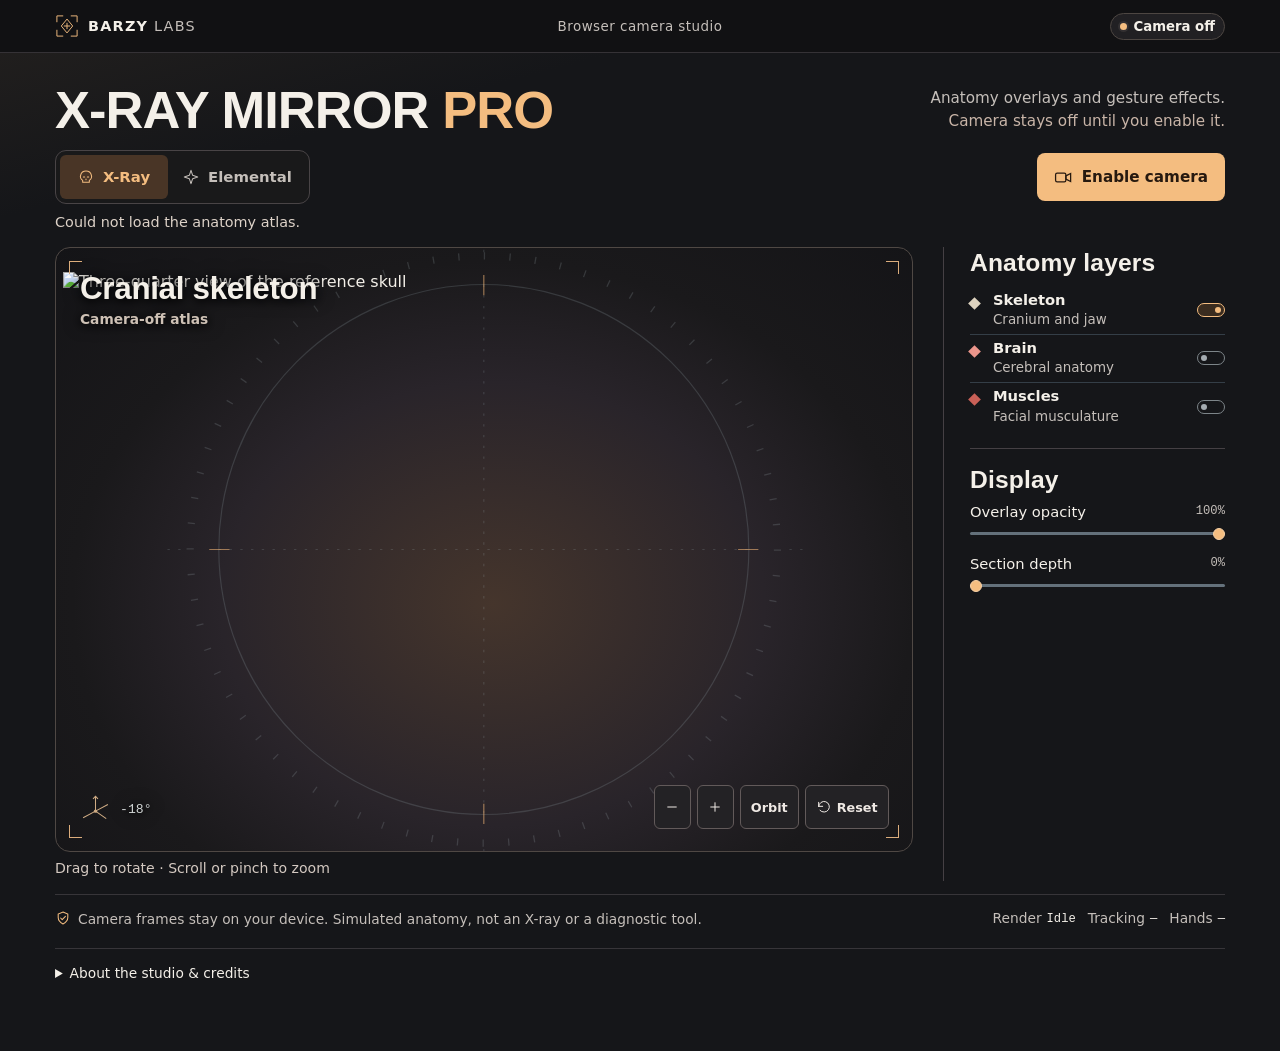
==== index.html @ 2d079d17 "Add the reviewed static studio" ====
<!doctype html>
<html lang="en">
<head>
  <meta charset="utf-8">
  <meta name="viewport" content="width=device-width, initial-scale=1, viewport-fit=cover">
  <meta name="theme-color" content="#101213">
  <meta name="robots" content="noindex, nofollow">
  <meta name="description" content="Explore a 3D anatomy atlas or conduct five elemental effects with your hands and face, in one private camera session.">
  <title>X-RAY MIRROR PRO · Barzy Labs</title>
  <link rel="stylesheet" href="./style.css">
</head>
<body>
  <header class="masthead">
    <div class="brand">
      <svg width="38" height="38" viewBox="0 0 38 38" fill="none" aria-hidden="true"><path d="M13 3H3v10m22-10h10v10M3 25v10h10m22-10v10H25" stroke="currentColor" stroke-width="1.5"/><path d="m19 8 9 11-9 11-9-11 9-11Z" stroke="currentColor" stroke-width="1.5"/><path d="M19 14v10m-5-5h10" stroke="currentColor" stroke-width="1.5"/></svg>
      <span>BARZY<span class="brand-labs"> LABS</span></span>
    </div>
    <p class="mast-caption">Browser camera studio</p>
    <div class="mode"><span class="mode-dot" aria-hidden="true"></span><span id="mode">Camera off</span></div>
  </header>

  <main>
    <div class="title-row">
      <h1>X-RAY MIRROR <span>PRO</span></h1>
      <p>Anatomy overlays and gesture effects. <span>Camera stays off until you enable it.</span></p>
    </div>
    <div class="session-bar">
      <div class="modes" role="group" aria-label="Mirror mode">
        <button type="button" id="atlas-mode" aria-pressed="true"><svg viewBox="0 0 24 24" aria-hidden="true"><path d="M7 17c-3-2-4-5-3-8 1-4 4-6 8-6s7 2 8 6c1 3 0 6-3 8v3H7zM8 12h2m4 0h2m-4 3v1"/></svg>X-Ray</button>
        <button type="button" id="field-mode" aria-pressed="false"><svg viewBox="0 0 24 24" aria-hidden="true"><path d="m12 2 2.5 7.5L22 12l-7.5 2.5L12 22l-2.5-7.5L2 12l7.5-2.5z"/></svg>Elemental</button>
      </div>
      <div class="camera-actions">
        <button id="camera" class="camera-button" type="button"><svg width="19" height="19" viewBox="0 0 24 24" fill="none" aria-hidden="true"><rect x="2" y="6.5" width="13" height="11" rx="2" stroke="currentColor" stroke-width="1.6"/><path d="m15 10 6-3v10l-6-3z" stroke="currentColor" stroke-width="1.6"/></svg><span id="camera-label">Enable camera</span></button>
        <button id="stop" class="camera-button" type="button" hidden>Stop camera</button>
      </div>
    </div>
    <div class="session-status"><span id="status" role="status">Preview ready. No camera access needed.</span><details id="recovery" hidden><summary>Camera help</summary><p>Open this page directly in Safari or Chrome. In your browser’s website settings, set Camera to Allow. Close any other app using the camera, return here, and tap Try camera again. An internet connection is needed to load tracking. You can keep using either demo.</p></details></div>
    <div class="workbench">
      <section class="stage" aria-labelledby="anatomy-name">
        <div class="viewport" id="viewport" tabindex="0" aria-label="Interactive anatomy viewport. Use arrow keys to rotate.">
          <video id="feed" muted playsinline aria-hidden="true"></video>
          <div class="reticle" aria-hidden="true">
            <svg viewBox="0 0 700 560" width="700" height="560" preserveAspectRatio="xMidYMid slice">
              <path d="M350 31V18m0 524v-13M96 280h-13m534 0h-13M350 58v444M128 280h444" stroke="#adc0c6" stroke-opacity=".18" stroke-dasharray="2 7"/>
              <circle cx="350" cy="280" r="222" fill="none" stroke="#adc0c6" stroke-opacity=".18"/>
              <circle cx="350" cy="280" r="246" fill="none" stroke="#adc0c6" stroke-opacity=".19" stroke-width="6" pathLength="360" stroke-dasharray=".25 4.75"/>
              <path d="M350 50v17m0 426v17M120 280h17m426 0h17" stroke="#eeb376" stroke-opacity=".6"/>
            </svg>
          </div>
          <img id="poster" src="./atlas/poster.png" alt="Three-quarter view of the reference skull" width="512" height="512">
          <canvas id="atlas" aria-label="Three-dimensional anatomy model"></canvas>
          <canvas id="field" aria-hidden="true" hidden></canvas>
          <div class="view-label"><h2 id="anatomy-name">Cranial skeleton</h2><span class="view-kicker" id="kicker">Camera-off atlas</span></div>
          <div class="viewport-corners" aria-hidden="true"><i></i><i></i><i></i><i></i></div>
          <div id="atlas-tools" class="viewport-controls">
            <button id="zoom-out" class="small-button icon-button" type="button" aria-label="Zoom out" title="Zoom out"><svg width="16" height="16" viewBox="0 0 24 24" fill="none" aria-hidden="true"><path d="M5 12h14" stroke="currentColor" stroke-width="1.5"/></svg></button>
            <button id="zoom-in" class="small-button icon-button" type="button" aria-label="Zoom in" title="Zoom in"><svg width="16" height="16" viewBox="0 0 24 24" fill="none" aria-hidden="true"><path d="M5 12h14m-7-7v14" stroke="currentColor" stroke-width="1.5"/></svg></button>
            <button id="motion" class="small-button" type="button" aria-pressed="false">Orbit</button>
            <button id="reset" class="small-button" type="button" title="Reset the model to its original view">
              <svg width="16" height="16" viewBox="0 0 24 24" fill="none" aria-hidden="true"><path d="M4 11a8 8 0 1 1 2 6m-2-6V5m0 6h6" stroke="currentColor" stroke-width="1.5" stroke-linecap="round" stroke-linejoin="round"/></svg>Reset
            </button>
          </div>
          <div id="demo-tools" class="viewport-controls" hidden><button type="button" id="play-field" class="small-button" aria-pressed="false">Play motion</button><button type="button" id="center-field" class="small-button">Recenter</button></div>
          <div id="orientation" class="orientation" aria-hidden="true">
            <svg width="33" height="33" viewBox="0 0 40 40" fill="none"><path d="M20 4v18m0 0 15-8m-15 8 13 9m-13-9-15 8" stroke="currentColor" stroke-width="1.25"/><circle cx="20" cy="22" r="2" fill="currentColor"/><path d="m17 7 3-3 3 3" stroke="currentColor" stroke-width="1.25"/></svg>
            <span id="angle">¾ view</span>
          </div>
        </div>
        <p class="instructions" id="instructions">Drag to orbit. Scroll or pinch to zoom.</p>
      </section>
      <aside class="inspector" aria-label="Mirror controls">
        <section id="field-panel" hidden aria-labelledby="gesture-title">
          <div class="index-header"><h2 id="gesture-title">Gesture guide</h2><span id="guide-mode">Demo</span></div>
          <p id="guide-copy" class="guide-copy">Choose an effect to preview the gesture.</p>
          <div class="gestures" id="gesture-list" role="group" aria-label="Demo gesture"><button class="gesture plasma" id="fx-plasma" type="button" aria-pressed="true"><svg viewBox="0 0 36 36" aria-hidden="true"><path d="M18 5v4m0 18v4M5 18h4m18 0h4M9 9l3 3m12 12 3 3M27 9l-3 3M12 24l-3 3M25 18a7 7 0 1 1-14 0 7 7 0 0 1 14 0Z"/></svg><span><strong>Solar bloom</strong><small>Open palm</small></span><i aria-hidden="true"></i></button>
<button class="gesture prism" id="fx-prism" type="button" aria-pressed="false"><svg viewBox="0 0 36 36" aria-hidden="true"><path d="m18 3 11 16-11 14L7 19 18 3Zm0 0 4 16-4 14-4-14 4-16ZM7 19h22"/></svg><span><strong>Glacier crown</strong><small>Closed fist</small></span><i aria-hidden="true"></i></button>
<button class="gesture tide" id="fx-tide" type="button" aria-pressed="false"><svg viewBox="0 0 36 36" aria-hidden="true"><path d="M3 13c8-13 14 13 30 0M3 19c8-13 14 13 30 0M3 25c8-13 14 13 30 0"/></svg><span><strong>Tidal silk</strong><small>Thumb–index pinch</small></span><i aria-hidden="true"></i></button>
<button class="gesture arc" id="fx-arc" type="button" aria-pressed="false"><svg viewBox="0 0 36 36" aria-hidden="true"><path d="m4 25 8-12 1 8 7-13 1 12 11-11M4 27l6-2m18-15 4-1"/></svg><span><strong>Arc bridge</strong><small>Two open palms</small></span><i aria-hidden="true"></i></button>
<button class="gesture nova" id="fx-nova" type="button" aria-pressed="false"><svg viewBox="0 0 36 36" aria-hidden="true"><path d="m4 25 13-9m-9 14 12-10m-7 11 10-9m-1-17 2 6 7 2-7 3-2 6-2-6-6-3 6-2z"/></svg><span><strong>Stellar breath</strong><small>Open mouth</small></span><i aria-hidden="true"></i></button>
</div>
        </section>
        <section id="fit" hidden aria-label="Camera overlay fit">
          <h2>Mirror fit</h2>
          <div class="adjustment"><div class="range-label"><label for="fit-size">Head size</label><output id="fit-size-val" for="fit-size">100%</output></div><input type="range" id="fit-size" min="75" max="135" value="100"></div>
          <div class="adjustment"><div class="range-label"><label for="fit-height">Vertical offset</label><output id="fit-height-val" for="fit-height">0%</output></div><input type="range" id="fit-height" min="-18" max="18" value="0"></div>
        </section>
        <section id="layers-panel" class="layer-section" aria-labelledby="layer-heading">
          <h2 id="layer-heading">Anatomy layers</h2>
          <div class="layer-group" role="group" aria-label="Visible anatomy layers">
            <button id="bone" class="layer-button bone" type="button" aria-pressed="true"><span class="layer-sample"></span><span><strong>Skeleton</strong><small>Cranium and jaw</small></span><span aria-hidden="true" class="switch"></span></button>
            <button id="brain" class="layer-button brain" type="button" aria-pressed="false"><span class="layer-sample"></span><span><strong>Brain</strong><small>Cerebral anatomy</small></span><span aria-hidden="true" class="switch"></span></button>
            <button id="muscle" class="layer-button muscle" type="button" aria-pressed="false"><span class="layer-sample"></span><span><strong>Muscles</strong><small>Facial musculature</small></span><span aria-hidden="true" class="switch"></span></button>
          </div>
        </section>

        <section id="display-panel" class="adjust-section" aria-labelledby="adjust-heading">
          <h2 id="adjust-heading">Display</h2>
          <div class="adjustment">
            <div class="range-label"><label for="opacity">Overlay opacity</label><output id="opacity-value" for="opacity">100%</output></div>
            <input type="range" id="opacity" min="0" max="100" value="100">
          </div>
          <div class="adjustment">
            <div class="range-label"><label for="cut">Section depth</label><output id="cut-value" for="cut">0%</output></div>
            <input type="range" id="cut" min="0" max="100" value="0">
          </div>
        </section>
      </aside>
    </div>

    <footer class="footer">
      <p><svg width="16" height="16" viewBox="0 0 20 20" fill="none" aria-hidden="true"><path d="M10 2.5 16 5v4.5c0 3.6-2.5 6.2-6 8-3.5-1.8-6-4.4-6-8V5l6-2.5Z" stroke="currentColor" stroke-width="1.3"/><path d="m7 10 2 2 4-4" stroke="currentColor" stroke-width="1.3" stroke-linecap="round" stroke-linejoin="round"/></svg> Camera frames stay on your device. Simulated anatomy, not an X-ray or a diagnostic tool.</p>
      <dl class="metrics"><div><dt>Render</dt><dd id="fps">—</dd></div><div><dt>Tracking</dt><dd id="tracking-rate">—</dd></div><div><dt>Hands</dt><dd id="hands">—</dd></div></dl>
    </footer>
    <details class="about"><summary>About the studio &amp; credits</summary>
      <p>The mirror fits a reference skull to visible facial landmarks. It cannot see through skin, measure your bones, or identify a medical condition. The hand overlay illustrates finger positions, not the shape of your bones.</p>
      <p>Elemental mode reacts to a palm, fist, pinch, paired palms or open mouth. Demo gestures use synthetic inputs. Camera mode downloads Google's tracking runtime and models. Inference runs in your browser; this app does not record or upload camera frames. Stop the camera at any time. The camera also stops when you leave the tab.</p>
      <p>Use the arrow keys in the viewport to orbit, + or − to zoom, and Home to reset. The section control removes outer anatomy progressively. In live mode, hold a thumb–index pinch and move it sideways to adjust the section.</p>
      <p><a href="./credits.html">Geometry, software and license notices</a></p>
    </details>
    <noscript><p>Enable JavaScript to use the atlas and gesture studio. The reference skull is visible without it.</p></noscript>
  </main>

  <script type="module" src="./app.js"></script>
</body>
</html>
---- style.css ----
@font-face{font-family:Atlas Display;src:url("./type/OpenSans-CondBold.ttf") format("truetype");font-weight:700;font-display:swap}
:root{color-scheme:dark;--paper:#13181f;--deep:#0c1015;--ink:#f4eadd;--muted:#b6b7b9;--edge:#3b444c;--soft-edge:#303941;--amber:#f0b575;--sans:ui-sans-serif,system-ui,-apple-system,BlinkMacSystemFont,"Segoe UI",sans-serif;--display:"Atlas Display","Arial Narrow",sans-serif;--mono:ui-monospace,SFMono-Regular,Consolas,monospace}
*{box-sizing:border-box}
html{background:var(--paper);font-family:var(--sans);color:var(--ink);scrollbar-color:#716252 var(--deep)}
body{min-width:0;margin:0}
::selection{color:var(--deep);background:var(--amber)}
button,input{font:inherit}
button{color:inherit;cursor:pointer}
button:disabled{opacity:.55;cursor:not-allowed}
button[hidden]{display:none}
:focus-visible{outline:2px solid var(--amber);outline-offset:4px}
.masthead{height:62px;display:grid;grid-template-columns:1fr auto 1fr;align-items:center;padding:0 clamp(22px,5.15vw,87px);border-bottom:1px solid var(--soft-edge);background:#101419}
.brand{display:flex;align-items:center;gap:11px;font-size:.9rem;letter-spacing:.13em;font-weight:800;white-space:nowrap}
.brand svg{color:var(--amber);width:27px;height:27px}
.brand-labs{font-weight:500;color:var(--muted)}
.mast-caption{margin:0;color:var(--muted);font-size:.84rem;letter-spacing:.1em;text-transform:uppercase}
.mode{display:flex;justify-self:end;align-items:center;gap:9px;color:#e5bb8d;font-size:.83rem;font-weight:600;white-space:nowrap}
.mode-dot{width:7px;height:7px;border-radius:50%;background:var(--amber)}
main{width:min(100%,1650px);padding:clamp(24px,4.15vw,67px) clamp(22px,5.15vw,87px) 22px;margin:0 auto}
.title-row{display:flex;justify-content:space-between;align-items:end;gap:20px;margin:0 0 20px;border-bottom:1px solid var(--edge);padding-bottom:19px}
h1{font:700 clamp(3.2rem,6.4vw,6rem)/.94 var(--display);letter-spacing:-.032em;margin:0;white-space:nowrap;text-wrap:balance}
h1 span{color:var(--amber)}
.title-row p{font-size:.96rem;color:var(--muted);margin:0 0 4px;text-align:right}
.workbench{display:grid;grid-template-columns:minmax(0,1fr) clamp(243px,21vw,316px);gap:clamp(20px,2.25vw,34px)}
.stage{min-width:0}
.viewport{height:clamp(470px,calc(100svh - 284px),734px);position:relative;isolation:isolate;overflow:hidden;touch-action:none;cursor:grab;border:1px solid var(--soft-edge);border-radius:4px;background:radial-gradient(ellipse at 50% 48%,#242f36 0%,#172028 44%,#10161c 76%)}
.viewport:active{cursor:grabbing}
.viewport[data-live="true"]{background:#0b1014}
#feed,#atlas,.reticle,.viewport-corners{position:absolute;inset:0;width:100%;height:100%}
#feed{transform:scaleX(-1);object-fit:contain;pointer-events:none}
#atlas{z-index:2;display:block}
.reticle{z-index:1;pointer-events:none;overflow:hidden;background-image:linear-gradient(0deg,transparent 31px,#bacbd50a 32px),linear-gradient(90deg,transparent 31px,#bacbd50a 32px);background-size:32px 32px;background-position:center}
.reticle svg{display:block;width:100%;height:100%;padding:15px;overflow:visible}
.view-label{position:absolute;z-index:3;top:24px;left:26px;pointer-events:none;text-shadow:0 2px 8px #000,0 0 17px #11151b}
.view-label h2{font:700 clamp(1.9rem,3vw,2.6rem)/.95 var(--display);margin:0;letter-spacing:-.01em}
.view-kicker{display:none}
.viewport-corners{z-index:3;pointer-events:none}
.viewport-corners i{position:absolute;width:13px;height:13px;border-color:#dcad7c;border-style:solid;border-width:0}
.viewport-corners i:nth-child(1){inset:10px auto auto 10px;border-top-width:1px;border-left-width:1px}
.viewport-corners i:nth-child(2){inset:10px 10px auto auto;border-top-width:1px;border-right-width:1px}
.viewport-corners i:nth-child(3){inset:auto auto 10px 10px;border-bottom-width:1px;border-left-width:1px}
.viewport-corners i:nth-child(4){inset:auto 10px 10px auto;border-bottom-width:1px;border-right-width:1px}
.viewport-controls{display:flex;gap:6px;position:absolute;bottom:23px;right:21px;z-index:4}
.small-button{height:36px;min-width:44px;border:1px solid #68727a;border-radius:4px;padding:0 10px;background:#11181d;display:inline-flex;align-items:center;justify-content:center;gap:5px;font-size:.8rem;color:var(--ink);white-space:nowrap}
.small-button[aria-pressed="true"],.small-button:hover:not(:disabled){border-color:var(--amber);color:var(--amber)}
.icon-button{padding:0;min-width:37px}
.orientation{position:absolute;z-index:3;display:flex;align-items:center;gap:8px;bottom:25px;left:23px;color:#d0d4d4;font:400 .82rem/1 var(--mono);pointer-events:none;text-shadow:0 1px 6px #000,0 0 17px #11151b}
.orientation svg{color:#d0ac84}
.instructions{margin:12px 0 0;color:var(--muted);font-size:.86rem;min-height:1.45em}
.inspector{border-left:1px solid var(--edge);padding-left:clamp(17px,2vw,30px);min-width:0}
.inspector section+section{padding-top:17px;margin-top:17px;border-top:1px solid var(--edge)}
.inspector h2{font:700 1.52rem/1.1 var(--display);letter-spacing:.006em;margin:0 0 9px}
#status{margin:0 0 13px;color:var(--muted);font-size:.86rem;line-height:1.52;min-height:2.7em}
.camera-button{display:flex;align-items:center;justify-content:center;gap:9px;min-height:42px;border:1px solid transparent;border-radius:4px;width:100%;padding:7px 10px;background:var(--amber);color:#23190f;font-weight:800;font-size:.88rem}
.camera-button:hover:not(:disabled){background:#ffc888}
#stop{color:var(--amber);background:transparent;border-color:var(--amber)}
#stop:hover{background:#31271e}
.layer-group{display:grid;gap:0}
.layer-button{--sample:#ddd2be;display:grid;grid-template-columns:12px 1fr 28px;gap:11px;align-items:center;text-align:left;width:100%;min-height:48px;padding:4px 0;background:transparent;border:0;border-bottom:1px solid #343e47;border-radius:0}
.layer-button:last-child{border-bottom:0}
.layer-button:hover strong{color:var(--amber)}
.layer-button.brain{--sample:#eb958b}
.layer-button.muscle{--sample:#c96057}
.layer-sample{align-self:start;margin-top:8px;width:9px;height:9px;background:var(--sample);transform:rotate(45deg)}
.layer-button strong{display:block;font-size:.86rem;line-height:1.2;font-weight:700}
.layer-button small{color:var(--muted);font-size:.76rem;line-height:1.35;display:block;margin-top:3px}
.switch{width:28px;height:14px;border:1px solid #7d8589;border-radius:18px;display:grid;align-items:center;padding:1px 3px}
.switch::after{content:"";width:6px;height:6px;border-radius:100%;display:block;background:#a4abb0}
.layer-button[aria-pressed="true"] .switch{border-color:var(--amber);background:#3a2c1f}
.layer-button[aria-pressed="true"] .switch::after{justify-self:end;background:var(--amber)}
.adjustment+.adjustment{margin-top:7px}
.range-label{display:flex;justify-content:space-between;align-items:center;gap:5px;font-size:.85rem}
output{color:var(--muted);font:.76rem/1 var(--mono)}
input[type=range]{display:block;appearance:none;width:100%;margin:0;height:28px;cursor:ew-resize;background:transparent;accent-color:var(--amber)}
input[type=range]::-webkit-slider-runnable-track{height:3px;background:#64717b;border-radius:2px}
input[type=range]::-webkit-slider-thumb{appearance:none;width:12px;height:12px;border:1px solid #f6d0a6;background:var(--amber);margin-top:-4.5px;border-radius:100%}
input[type=range]::-moz-range-track{height:3px;background:#64717b;border-radius:2px}
input[type=range]::-moz-range-thumb{width:11px;height:11px;border:1px solid #f6d0a6;background:var(--amber);border-radius:100%}
.footer{display:flex;align-items:start;justify-content:space-between;gap:12px 25px;margin:13px 0 0;padding-top:15px;border-top:1px solid var(--soft-edge);font-size:.79rem;color:var(--muted)}
.footer p{display:flex;align-items:start;gap:7px;margin:0;max-width:75ch;line-height:1.45}
.footer svg{flex-shrink:0;color:var(--amber)}
.metrics{display:flex;gap:12px;flex-shrink:0;flex-wrap:wrap;margin:0}
.metrics>div{display:flex;gap:5px}
.metrics dd{font:400 .76rem/1.55 var(--mono);color:var(--ink);margin:0;font-variant-numeric:tabular-nums}
@media(max-width:800px){
 .masthead{height:54px}.mast-caption{display:none}.masthead{grid-template-columns:1fr 1fr}
 .workbench{grid-template-columns:minmax(0,1fr) 213px;gap:18px}
 .viewport{height:495px}
 .title-row p{font-size:.83rem}
}
@media(max-width:630px){
 main{padding-inline:16px;padding-top:25px}
 .masthead{padding-inline:16px}
 .title-row{display:block;margin-bottom:14px;padding-bottom:13px}
 .title-row p{margin:8px 0 0;text-align:left}
 h1{font-size:clamp(2.28rem,10vw,3.75rem)}
 .workbench{display:block}
 .viewport{height:clamp(350px,58svh,544px)}
 .inspector{margin-top:20px;padding:16px 0 0;border-left:0;border-top:1px solid var(--edge)}
 .inspector section+section{margin-top:15px;padding-top:15px}
 .viewport-controls{bottom:19px;right:15px;gap:4px}
 .viewport-controls .small-button{min-height:42px}
 .viewport-controls .icon-button{min-width:34px}
 .orientation{left:16px;bottom:20px;font-size:.69rem;gap:2px}
 .orientation svg{width:24px}
 .view-label{left:21px;top:22px}
 .footer{flex-direction:column;gap:12px;margin-top:16px}
}
@media(max-width:335px){.orientation span{display:none}}
@media(prefers-reduced-motion:reduce){*,*::before,*::after{scroll-behavior:auto!important}}

.about{border-top:1px solid var(--soft-edge);margin:18px 0 25px;padding:14px 0;color:var(--muted);font-size:.86rem;line-height:1.55}
.about summary{width:fit-content;cursor:pointer;color:var(--ink)}
.about p{max-width:82ch}.about a{color:var(--amber);text-underline-offset:3px}
#viewport[data-live="true"] .reticle{opacity:.25}
#poster{position:absolute;inset:0;z-index:1;width:100%;height:100%;object-fit:contain;pointer-events:none}#poster[hidden]{display:none}

/* A single instrument bar keeps both modes and the only permission action in reach. */
[hidden]{display:none!important}
main{padding-top:clamp(22px,3.3vw,48px)}
.title-row{margin-bottom:14px;padding-bottom:18px}
.session-bar{display:flex;align-items:stretch;justify-content:space-between;gap:12px}
.modes{display:flex;align-items:stretch;gap:4px;padding:3px;border:1px solid var(--edge);border-radius:7px;background:var(--deep)}
.modes button{border:0;background:transparent;padding:0 18px;min-height:39px;display:flex;align-items:center;justify-content:center;gap:9px;border-radius:4px;font-weight:650;font-size:.93rem;color:var(--muted)}
.modes button svg{width:16px;height:16px;fill:none;stroke:currentColor;stroke-linecap:round;stroke-linejoin:round;stroke-width:1.55}
.modes button[aria-pressed=true]{color:#ffdebb;background:#3b2d23}
.modes #field-mode[aria-pressed=true]{color:#d8d0ff;background:#373249}
.modes button:hover{color:var(--ink)}
.camera-actions{display:grid;min-width:165px}.camera-button{min-height:44px}
.session-status{margin:8px 0 13px;display:flex;align-items:baseline;gap:16px;flex-wrap:wrap}
#status{margin:0;min-height:0;font-size:.86rem;line-height:1.4}
#recovery{color:var(--amber);font-size:.88rem}#recovery summary{cursor:pointer}#recovery p{max-width:65ch;color:var(--ink)}
.viewport{height:clamp(440px,calc(100svh - 335px),700px)}
#field{position:absolute;inset:0;z-index:2;width:100%;height:100%;pointer-events:none}
.viewport[data-studio=field]:not([data-live=true]){background:radial-gradient(ellipse at 48% 53%,#1e2436,#111722 52%,#0b1018 95%)}
.viewport[data-studio=field] .reticle{opacity:.47}
.viewport[data-studio=field] .reticle svg{opacity:.45}
.viewport[data-studio=field] #atlas,.viewport[data-studio=field] #poster{visibility:hidden}
.viewport[data-live=true] #poster{visibility:hidden}
.viewport[data-studio=field] .viewport-corners i{border-color:#9289b8}
.view-kicker{display:block;text-transform:uppercase;color:#cec1b5;font:600 .75rem/1.3 var(--mono);letter-spacing:.12em;margin:0 0 6px}
.viewport[data-studio=field] .view-kicker{color:#c0b5df}
.index-header{display:flex;align-items:center;justify-content:space-between;gap:7px}
.index-header h2{margin:0}.index-header span{font:.76rem/1 var(--mono);color:#d6caf1}
.guide-copy{margin:6px 0 14px;color:var(--muted);font-size:.9rem;line-height:1.45}
.gestures{display:grid;gap:2px}
.gesture{--fx:#ffa66d;width:100%;background:transparent;color:var(--ink);border:1px solid transparent;border-bottom:1px solid var(--soft-edge);padding:9px 8px;display:grid;grid-template-columns:32px 1fr 9px;gap:12px;text-align:left;align-items:center;min-height:57px}
.gesture.prism{--fx:#9fd6ff}.gesture.tide{--fx:#7ae0d0}.gesture.arc{--fx:#d2abfc}.gesture.nova{--fx:#ffc68a}
.gesture svg{width:29px;height:29px;fill:none;stroke:var(--fx);stroke-width:1.4;stroke-linecap:round;stroke-linejoin:round}
.gesture strong,.gesture small{display:block}.gesture strong{font-size:.94rem}.gesture small{font-size:.82rem;color:var(--muted);margin-top:3px}
.gesture i{border-radius:50%;width:6px;height:6px;background:transparent}
.gesture[aria-pressed=true],.gesture[data-active=true]{background:#252936;border-color:#535361;border-radius:4px}.gesture[aria-pressed=true] i,.gesture[data-active=true] i{background:var(--fx)}
.gesture:disabled{opacity:1;cursor:default}.gesture:not(:disabled):hover{background:#222937}
#field-panel:not([hidden]){border-top:none;padding-top:0;margin-top:0}
#fit[hidden]+#layers-panel{margin-top:0;padding-top:0;border-top:0}
@media(max-width:630px){
 .viewport{height:clamp(295px,51svh,525px)}
 main{padding-top:20px}.title-row{margin-bottom:12px}.title-row p{font-size:.88rem}
 .session-bar{gap:7px}.modes{gap:0}.modes button{padding:0 10px;gap:5px;font-size:.88rem;min-height:39px}.camera-actions{min-width:0}.camera-button{padding:6px 10px;font-size:.85rem;gap:6px}
 .session-status{margin:7px 0 10px}.inspector{margin-top:10px}
 .gesture{min-height:55px}.view-label h2{font-size:1.85rem}.view-kicker{font-size:.75rem}
}
@media(max-width:355px){.modes button{padding:0 8px}.modes button svg,.camera-button svg{display:none}}

/* Viewfinder: a stable stage and one plain set of session controls. */
:root{--paper:#151619;--deep:#101113;--ink:#f4f0e9;--muted:#c5bfba;--edge:#494644;--soft-edge:#373539;--amber:#f4bd80;--skin:#eec090;--surface:#1c1b1e;--focus:#f9ca96;--pulse:#f4bd80;--mode-ink:#f4bd80;--mode-fill:#493526;--surface-motion:240ms;--press-motion:110ms;--out:cubic-bezier(.22,1,.36,1)}
:root[data-studio=field]{--pulse:#b3acff;--mode-ink:#d4ccff;--mode-fill:#3b3254;--focus:#e0ccff}
:root[data-session=live]{--pulse:#9ee1bf}
html{-webkit-font-smoothing:antialiased;scrollbar-color:#625852 var(--deep)}
body{background:linear-gradient(165deg,#24211f 0px,var(--paper) 211px)}
main{max-width:1440px;padding:clamp(17px,2.4vw,34px) clamp(18px,4.3vw,62px) 28px}
.masthead{height:53px;background:#111113;padding-inline:clamp(18px,4.3vw,62px);border-color:#353236}
.brand{gap:9px;letter-spacing:.085em;min-width:0}.brand svg{width:24px;height:24px;flex:none}
.mast-caption{text-transform:none;letter-spacing:.035em;color:var(--muted)}
.mode{border:1px solid #4d4642;background:#212023;border-radius:999px;padding:5px 9px;color:var(--ink);gap:6px}
.mode-dot{background:var(--pulse);width:7px;height:7px;box-shadow:0 0 0 2px #af9e901f}
.title-row{margin-bottom:14px;border:0;padding:0;align-items:center}
h1{font-size:clamp(2.5rem,4.1vw,4rem);line-height:1;letter-spacing:-.018em}
.title-row p{margin:0;line-height:1.48;font-size:.95rem}.title-row p span{display:block;color:#c9b5a8}
.session-bar{justify-content:space-between;align-items:center;gap:10px}
.modes{border:1px solid #494446;background:#19191a;border-radius:11px;padding:4px;gap:2px}
.modes button{min-height:44px;border-radius:6px;min-width:108px;padding:0 13px}
.modes button[aria-pressed=true],.modes #field-mode[aria-pressed=true]{background:var(--mode-fill);color:var(--mode-ink)}
.modes button,.camera-button,.small-button,.gesture,.layer-button{transition:background-color var(--surface-motion) var(--out),color var(--surface-motion) var(--out),border-color var(--surface-motion) var(--out),transform var(--press-motion) var(--out)}
.modes button:active,.camera-button:active,.small-button:active,.gesture:not(:disabled):active{transform:scale(.96)}
:focus-visible{outline-color:var(--focus);outline-offset:3px}
.camera-button{border-radius:8px;min-height:48px;color:#26190f;padding-inline:16px;font-size:.95rem}
.camera-button #camera-label{min-width:0;text-wrap:balance}
.camera-actions{min-width:168px}
#stop{border-color:#8a6759;color:#ffd6c6;background:#362722}
.session-status{margin:8px 0 13px;min-height:22px;gap:6px 12px}
#status,#recovery{font-size:.9rem;color:#ddd2c8}
#recovery summary{color:#ffd7a9;text-decoration:underline;text-underline-offset:3px}
#recovery p{color:#f3e7db;margin:.55rem 0 .1rem}
.workbench{grid-template-columns:minmax(0,1fr) clamp(246px,22vw,317px);gap:clamp(17px,2.4vw,33px)}
.viewport{height:clamp(438px,calc(100svh - 295px),710px);border:1px solid #4f4844;border-radius:15px;background:radial-gradient(ellipse at 51% 59%,#45352c 0%,#29242a 44%,#1a191b 68%,#141417 100%)}
.viewport[data-studio=field]:not([data-live=true]){background:radial-gradient(ellipse at 49% 55%,#28263d 0%,#1c1b2a 50%,#15151c 89%)}
#feed{object-fit:cover;visibility:hidden}
.viewport[data-live=true] #feed{visibility:visible}
.viewport[data-live=true] .reticle{opacity:.28}
.viewport[data-live=true]::before{content:"";position:absolute;inset:0;z-index:1;background:linear-gradient(#0b0b0be0 0,transparent 29%,transparent 65%,#0b0b0b9c 100%);pointer-events:none}
.viewport[data-live=true]{touch-action:pan-y;cursor:default}
.viewport[data-studio=field]:not([data-live=true]){touch-action:pan-y;cursor:crosshair}
.viewport[data-studio=field] .reticle svg{opacity:.67}
.reticle{background-image:none}.reticle svg{padding:15px 10px;width:100%;height:100%}
.view-label{top:24px;left:24px}
.view-label h2{font-size:clamp(1.65rem,2.45vw,2.5rem);line-height:1.06;text-wrap:balance}
.view-kicker{margin:6px 0 0;text-transform:none;font:650 .86rem/1.25 var(--sans);letter-spacing:0}
.viewport-corners i:nth-child(1){inset:13px auto auto 13px}.viewport-corners i:nth-child(2){inset:13px 13px auto auto}.viewport-corners i:nth-child(3){inset:auto auto 13px 13px}.viewport-corners i:nth-child(4){inset:auto 13px 13px auto}
.viewport[data-studio=field] .viewport-corners i{border-color:#b4a9dc}
.viewport-controls .small-button{min-height:44px;font-weight:650;border-radius:6px;color:#efe9e4;background:#232225;border-color:#625a5a}
.viewport-controls{right:23px;bottom:22px}
.orientation{bottom:25px;left:23px}
#poster{padding:24px 7px 10px}
.instructions{margin:8px 0 0;color:#d4c9c1;font-size:.88rem;text-wrap:pretty}
.inspector{padding:2px 0 0 clamp(16px,2vw,28px);border-color:#454044}
.inspector h2{font-size:1.54rem;line-height:1.15}
.inspector section+section{border-color:#454044}
.index-header span{font:650 .82rem/1 var(--sans);color:#dcd1ff}
.guide-copy{color:#d4cbd5;font-size:.93rem;margin:.42rem 0 .8rem;text-wrap:pretty}
.gesture{--fx:#ffc48f;grid-template-columns:32px 1fr 7px;gap:11px;min-height:56px;padding:7px 9px;border-color:transparent;border-bottom:1px solid var(--soft-edge)}
.gesture svg{width:25px;height:25px;stroke-width:1.6}.gesture strong{font-size:.95rem}.gesture small{color:#d4cbd5}
.gesture[aria-pressed=true],.gesture[data-active=true]{border-color:#736a91;background:#332b42;border-radius:7px}
.layer-button strong,.range-label{font-size:.92rem}.layer-button small{font-size:.84rem}.layer-button{min-height:48px}
.footer,.about{font-size:.86rem}.footer dt,.footer dd,output{font-variant-numeric:tabular-nums}
::selection{background:var(--focus);color:#201719}
[data-phase=live] .session-bar,.mode{isolation:isolate}
.viewport[data-mode=live] #feed{animation:viewfinder-in var(--surface-motion) var(--out) both}
@keyframes viewfinder-in{from{opacity:.18}to{opacity:1}}
@media(max-width:800px){.workbench{grid-template-columns:minmax(0,1fr) 223px}.title-row p{font-size:.88rem}}
@media(max-width:650px){
  main{padding:15px max(14px,env(safe-area-inset-right)) 20px max(14px,env(safe-area-inset-left))}
  .masthead{height:48px;padding-inline:max(14px,env(safe-area-inset-left)) max(14px,env(safe-area-inset-right))}
  .brand{font-size:.79rem}.brand svg{width:21px;height:21px}.mode{font-size:.77rem}
  .title-row{display:block;margin:0 0 12px}
  h1{font-size:clamp(2.15rem,8.3vw,3.3rem)}
  .title-row p{margin:4px 0 0;font-size:.88rem}
  .title-row p span{display:none}
  .session-bar{align-items:stretch;gap:7px}
  .modes{gap:1px;min-width:0;padding:3px;border-radius:9px}
  .modes button{padding:0 9px;font-size:.88rem;gap:5px;min-width:0;min-height:44px;border-radius:5px}
  .camera-button{padding-inline:10px;gap:6px;min-height:48px;font-size:.88rem}
  .camera-actions{min-width:0}
  .session-status{margin:7px 0 10px;min-height:21px}
  #status,#recovery{font-size:.85rem}
  .workbench{display:block}
  .viewport{height:clamp(325px,49svh,560px);border-radius:13px}
  .viewport[data-live=true]{height:clamp(340px,58svh,670px)}
  .view-label{left:21px;top:21px}.view-kicker{font-size:.82rem}
  .viewport-controls{bottom:17px;right:16px}.viewport-controls .small-button,.viewport-controls .icon-button{min-width:44px;min-height:44px}
  .orientation{left:17px;bottom:24px}
  .instructions{font-size:.82rem}
  .inspector{border-left:none;border-top:1px solid #454044;margin-top:13px;padding:13px 0 0}
  .inspector h2{font-size:1.4rem}
  .guide-copy{margin-bottom:6px;font-size:.86rem}
  .gestures{display:grid;grid-template-columns:repeat(2,minmax(0,1fr));gap:1px 9px}
  .gesture{min-height:53px;grid-template-columns:22px 1fr 6px;gap:5px;padding:3px 4px}
  .gesture svg{width:21px;height:21px}.gesture strong{font-size:.82rem}.gesture small{font-size:.72rem}
  .footer{margin:13px 0 0}
}
@media(max-width:350px){.camera-button svg,.modes button svg{display:none}.modes button{padding:0 7px}.camera-button{padding-inline:8px}.mode{padding-inline:7px}.title-row p{font-size:.83rem}}
@media(max-width:650px) and (orientation:landscape){.viewport,.viewport[data-live=true]{height:65svh;min-height:230px}}
@media(prefers-reduced-motion:reduce){*,*::before,*::after{animation-duration:0s!important;transition-duration:0s!important}}
@media(max-width:650px){
  .session-bar{position:sticky;top:0;z-index:8;background:#1b1a1c;padding-block:5px;isolation:isolate}
  :focus-visible{scroll-margin-block-start:70px}
}
@media(max-width:350px) and (orientation:portrait){
  .viewport[data-studio=field]:not([data-live=true]){height:clamp(275px,43svh,375px)}
}
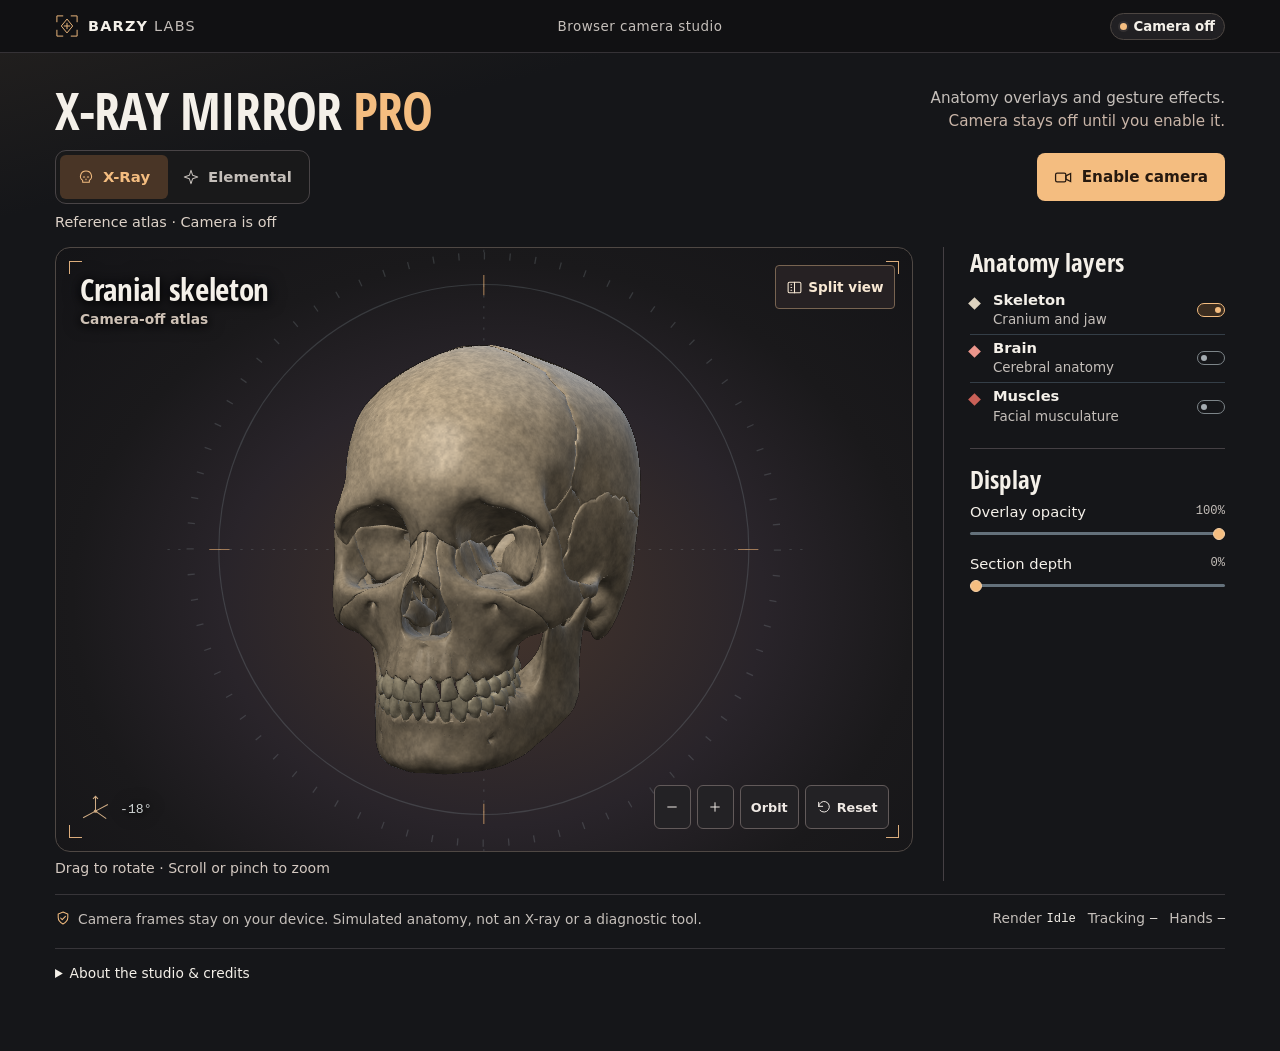
==== commit 885a05df: "Add Split view and lighter live rendering" ====
--- a/index.html
+++ b/index.html
@@ -7,7 +7,7 @@
   <meta name="robots" content="noindex, nofollow">
   <meta name="description" content="Explore a 3D anatomy atlas or conduct five elemental effects with your hands and face, in one private camera session.">
   <title>X-RAY MIRROR PRO · Barzy Labs</title>
-  <link rel="stylesheet" href="./style.css">
+  <link rel="stylesheet" href="./style.css?v=split-1">
 </head>
 <body>
   <header class="masthead">
@@ -51,6 +51,15 @@
           <canvas id="atlas" aria-label="Three-dimensional anatomy model"></canvas>
           <canvas id="field" aria-hidden="true" hidden></canvas>
           <div class="view-label"><h2 id="anatomy-name">Cranial skeleton</h2><span class="view-kicker" id="kicker">Camera-off atlas</span></div>
+          <button id="reveal-toggle" class="small-button reveal-toggle" type="button" aria-pressed="false" aria-controls="reveal-controls">
+            <svg viewBox="0 0 24 24" width="17" height="17" aria-hidden="true"><rect x="3" y="4.5" width="18" height="15" rx="2"/><path d="M12 4.5v15M7 8h1m-1 4h1m-1 4h1"/></svg>Split view
+          </button>
+          <div id="reveal-controls" hidden>
+            <span id="reveal-left" class="split-tag" aria-hidden="true">Atlas model</span><span id="reveal-right" class="split-tag" aria-hidden="true">Camera off</span>
+            <span class="split-divider" aria-hidden="true"></span>
+            <input type="range" id="reveal-range" min="5" max="95" value="50" step="1" aria-label="Anatomy split position" aria-valuetext="50% anatomy view">
+            <span class="split-handle" aria-hidden="true"><svg viewBox="0 0 24 24" width="22" height="22"><path d="m10 8-4 4 4 4m4-8 4 4-4 4"/></svg></span>
+          </div>
           <div class="viewport-corners" aria-hidden="true"><i></i><i></i><i></i><i></i></div>
           <div id="atlas-tools" class="viewport-controls">
             <button id="zoom-out" class="small-button icon-button" type="button" aria-label="Zoom out" title="Zoom out"><svg width="16" height="16" viewBox="0 0 24 24" fill="none" aria-hidden="true"><path d="M5 12h14" stroke="currentColor" stroke-width="1.5"/></svg></button>
@@ -114,12 +123,12 @@
     <details class="about"><summary>About the studio &amp; credits</summary>
       <p>The mirror fits a reference skull to visible facial landmarks. It cannot see through skin, measure your bones, or identify a medical condition. The hand overlay illustrates finger positions, not the shape of your bones.</p>
       <p>Elemental mode reacts to a palm, fist, pinch, paired palms or open mouth. Demo gestures use synthetic inputs. Camera mode downloads Google's tracking runtime and models. Inference runs in your browser; this app does not record or upload camera frames. Stop the camera at any time. The camera also stops when you leave the tab.</p>
-      <p>Use the arrow keys in the viewport to orbit, + or − to zoom, and Home to reset. The section control removes outer anatomy progressively. In live mode, hold a thumb–index pinch and move it sideways to adjust the section.</p>
+      <p>Split view lets you drag a divider between the simulated anatomy and your camera. Without the camera it previews the divider against the reference atlas. Use the arrow keys in the viewport to orbit, + or − to zoom, and Home to reset. The section control removes outer anatomy progressively. In live mode, hold a thumb–index pinch and move it sideways to adjust the section.</p>
       <p><a href="./credits.html">Geometry, software and license notices</a></p>
     </details>
     <noscript><p>Enable JavaScript to use the atlas and gesture studio. The reference skull is visible without it.</p></noscript>
   </main>
 
-  <script type="module" src="./app.js"></script>
+  <script type="module" src="./app.js?v=split-1"></script>
 </body>
 </html>
--- a/style.css
+++ b/style.css
@@ -268,3 +268,22 @@
 @media(max-width:350px) and (orientation:portrait){
   .viewport[data-studio=field]:not([data-live=true]){height:clamp(275px,43svh,375px)}
 }
+
+/* Split viewer uses a native slider to preserve touch, keyboard and AT behavior. */
+.viewport{--split:50%}
+.reveal-toggle{position:absolute;z-index:5;top:17px;right:17px;min-height:44px;border-color:#786451;background:#262123;color:#f8e8d3;font-size:.85rem;font-weight:650}
+.reveal-toggle svg{fill:none;stroke:currentColor;stroke-width:1.5;stroke-linecap:round}
+.reveal-toggle[aria-pressed=true]{color:#ffdcae;border-color:#daa30c;background:#3a2b22}
+.viewport[data-studio=atlas] .view-label{max-width:calc(100% - 144px)}
+.viewport[data-split=true] #atlas-hands,.viewport[data-split=true] #poster{clip-path:inset(0 calc(100% - var(--split)) 0 0)}
+#reveal-controls{position:absolute;inset:0;z-index:3;pointer-events:none}
+.split-divider{position:absolute;left:var(--split);top:0;bottom:0;width:1px;transform:translateX(-.5px);background:#ffdaa7;opacity:.88;box-shadow:0 1px 5px #16110f}
+.split-handle{position:absolute;top:56%;left:var(--split);width:44px;height:44px;transform:translate(-50%,-50%);border-radius:50%;display:grid;place-items:center;color:#ffddad;background:#282226;border:1px solid #ffd8a6;box-shadow:0 3px 12px #0a080a9f;pointer-events:none}
+.split-handle svg{fill:none;stroke:currentColor;stroke-width:1.7;stroke-linecap:round;stroke-linejoin:round}
+#reveal-range{pointer-events:auto;touch-action:pan-y;position:absolute;z-index:1;top:56%;left:calc(5% - 22px);width:calc(90% + 44px);height:44px;transform:translateY(-50%);opacity:0;margin:0;cursor:ew-resize}
+#reveal-range::-webkit-slider-thumb{width:44px;height:44px;margin-top:-21px}
+#reveal-range::-moz-range-thumb{width:44px;height:44px}
+#reveal-range:focus-visible+.split-handle{outline:2px solid white;outline-offset:4px}
+.split-tag{position:absolute;bottom:78px;padding:4px 8px;background:#201b1bea;border:1px solid #62564a;border-radius:4px;color:#f8e8d5;font-size:.75rem;font-weight:650;text-shadow:none}
+#reveal-left{left:15px}#reveal-right{right:15px}
+@media(max-width:650px){.reveal-toggle{top:15px;right:15px}}
